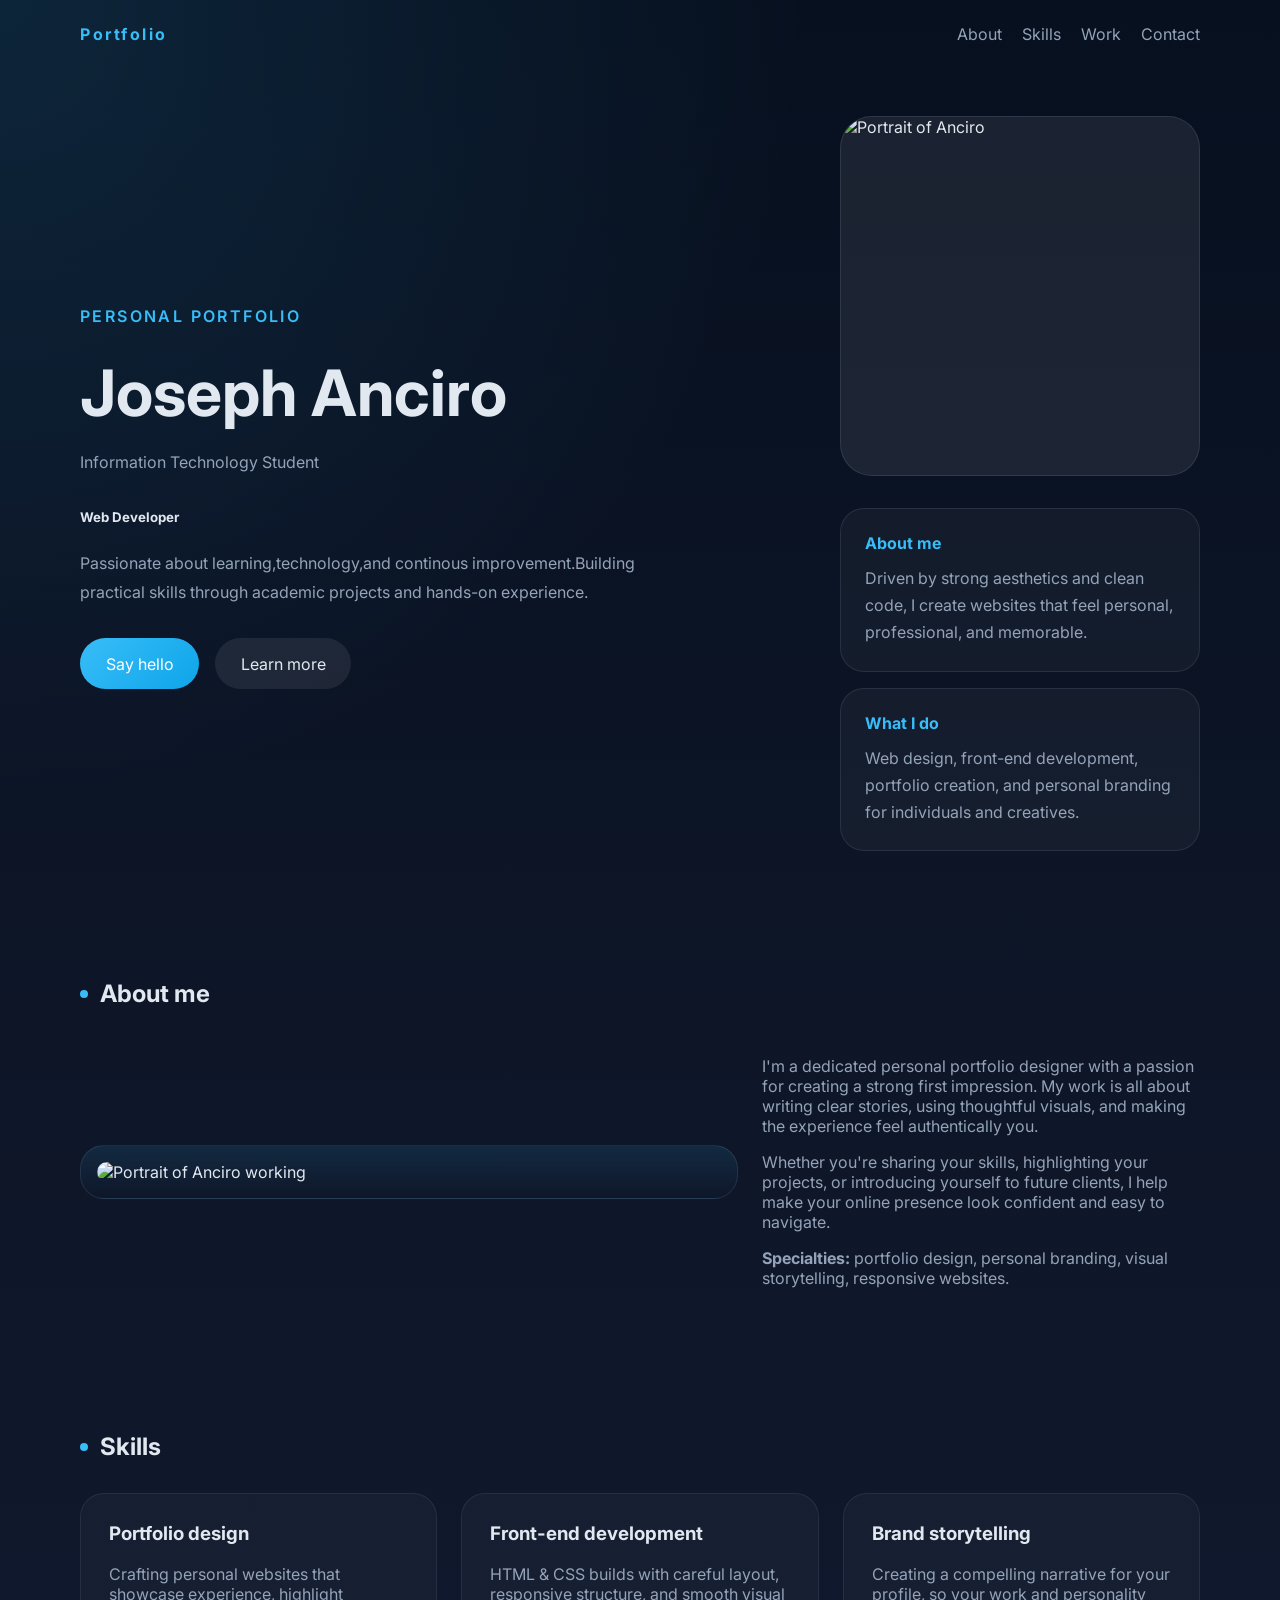
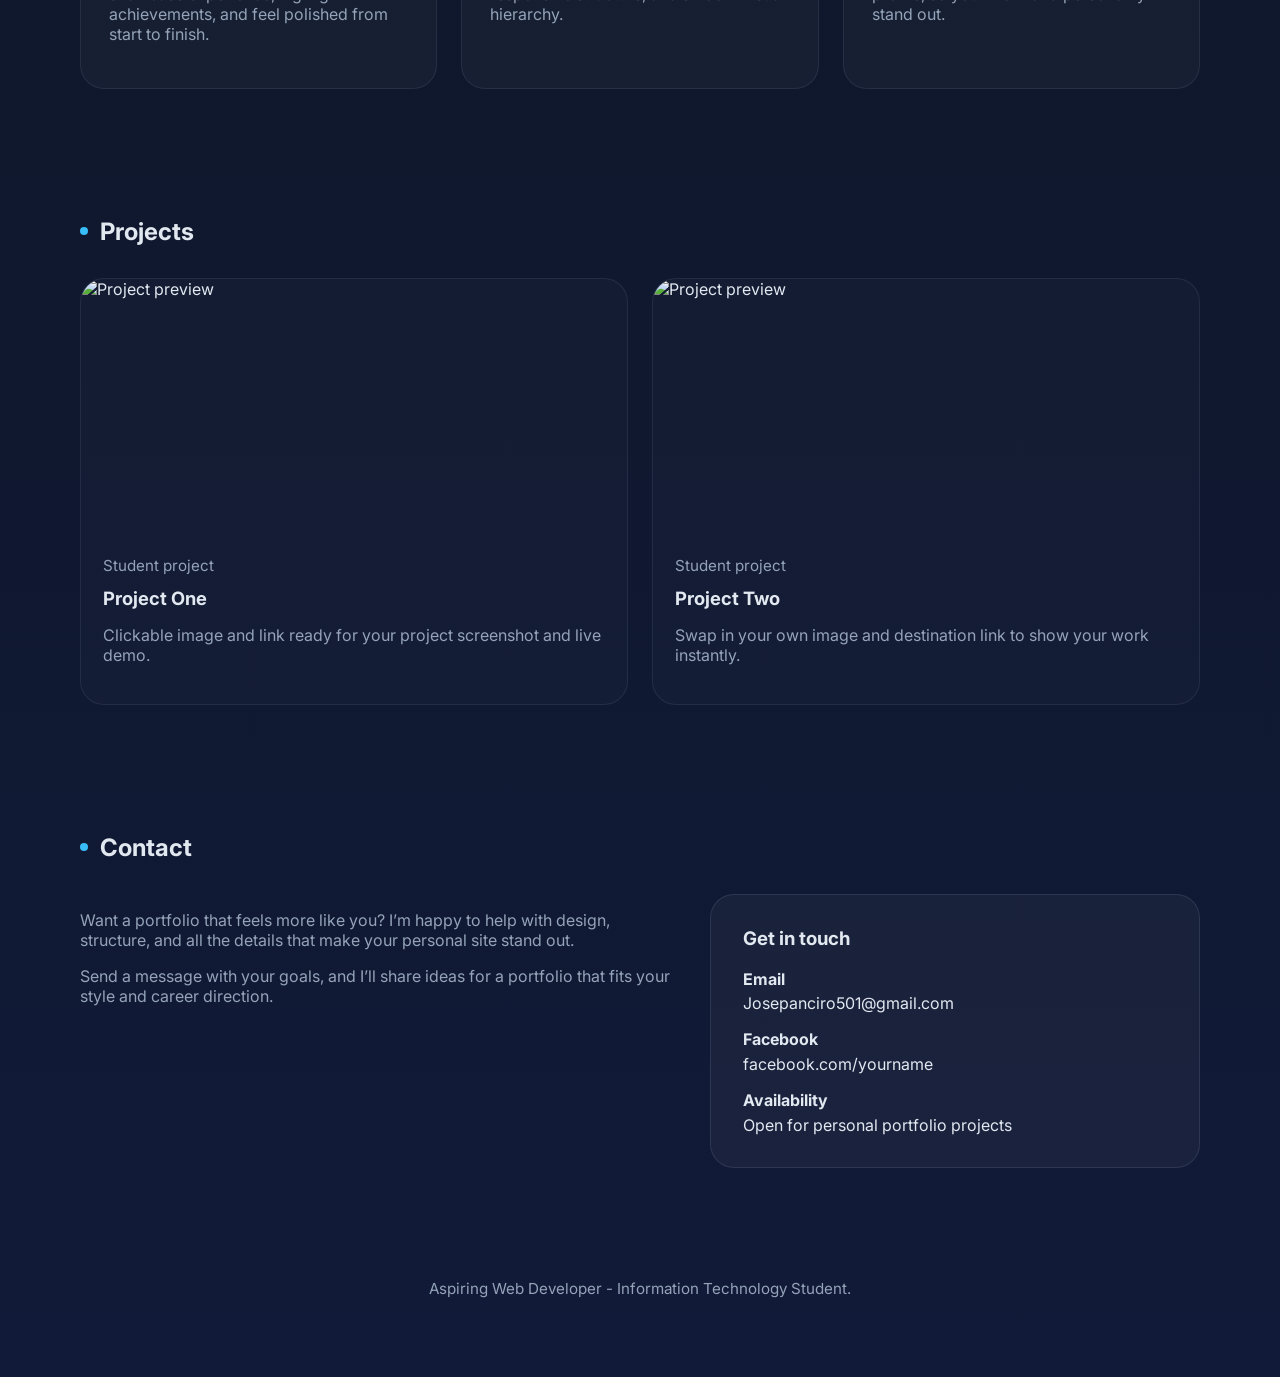
==== PortAnciro/index.html @ 4229150a "Add files via upload" ====
<!DOCTYPE html>
<html lang="en">
<head>
  <meta charset="UTF-8" />
  <meta name="viewport" content="width=device-width, initial-scale=1.0" />
  <title>PortAnciro | Portfolio</title>
  <link rel="preconnect" href="https://fonts.googleapis.com" />
  <link rel="preconnect" href="https://fonts.gstatic.com" crossorigin />
  <link href="https://fonts.googleapis.com/css2?family=Inter:wght@400;500;600;700;800&display=swap" rel="stylesheet" />
  <link rel="stylesheet" href="style.css" />
</head>
<body>
  <main class="container">
    <header class="header">
      <div class="logo">Portfolio</div>
      <nav class="nav" aria-label="Primary navigation">
        <a href="#about">About</a>
        <a href="#skills">Skills</a>
        <a href="#projects">Work</a>
        <a href="#contact">Contact</a>
      </nav>
    </header>

    <section class="hero">
      <div class="hero-copy">
        <p style="color: var(--accent); font-weight: 600; letter-spacing: 0.15em; text-transform: uppercase;">Personal Portfolio</p>
        <h1>Joseph Anciro</h1>
        <p>Information Technology Student</p>
        <h5>Web Developer</h5>
        <p>Passionate about learning,technology,and continous improvement.Building practical skills through academic projects and hands-on experience.</p>
        <div style="display: flex; flex-wrap: wrap; gap: 1rem;">
          <a class="btn-primary" href="#contact">Say hello</a>
          <a class="btn-secondary" href="#about">Learn more</a>
        </div>
      </div>

      <div class="hero-profile">
        <div class="profile-avatar">
          <img src="https://images.unsplash.com/photo-1494790108377-be9c29b29330?auto=format&fit=crop&w=720&q=80" alt="Portrait of Anciro" />
        </div>
        <div class="card" style="margin-top: 1rem;">
          <h3>About me</h3>
          <p>Driven by strong aesthetics and clean code, I create websites that feel personal, professional, and memorable.</p>
        </div>
        <div class="card">
          <h3>What I do</h3>
          <p>Web design, front-end development, portfolio creation, and personal branding for individuals and creatives.</p>
        </div>
      </div>
    </section>

    <section id="about" class="section">
      <div class="section-title">
        <span></span>
        <h2>About me</h2>
      </div>
      <div class="about-grid">
        <div class="about-image">
          <img src="https://images.unsplash.com/photo-1524504388940-b1c1722653e1?auto=format&fit=crop&w=720&q=80" alt="Portrait of Anciro working" />
        </div>
        <div class="about-copy">
          <p>I'm a dedicated personal portfolio designer with a passion for creating a strong first impression. My work is all about writing clear stories, using thoughtful visuals, and making the experience feel authentically you.</p>
          <p>Whether you're sharing your skills, highlighting your projects, or introducing yourself to future clients, I help make your online presence look confident and easy to navigate.</p>
          <p><strong>Specialties:</strong> portfolio design, personal branding, visual storytelling, responsive websites.</p>
        </div>
      </div>
    </section>

    <section id="skills" class="section">
      <div class="section-title">
        <span></span>
        <h2>Skills</h2>
      </div>
      <div class="services-grid">
        <article class="services-card">
          <h3>Portfolio design</h3>
          <p>Crafting personal websites that showcase experience, highlight achievements, and feel polished from start to finish.</p>
        </article>
        <article class="services-card">
          <h3>Front-end development</h3>
          <p>HTML &amp; CSS builds with careful layout, responsive structure, and smooth visual hierarchy.</p>
        </article>
        <article class="services-card">
          <h3>Brand storytelling</h3>
          <p>Creating a compelling narrative for your profile, so your work and personality stand out.</p>
        </article>
      </div>
    </section>

    <section id="projects" class="section">
      <div class="section-title">
        <span></span>
        <h2>Projects</h2>
      </div>
      <div class="projects-grid">
        <article class="project-card">
          <a class="project-link" href="https://example.com" target="_blank" rel="noreferrer">
            <img src="https://images.unsplash.com/photo-1504384308090-c894fdcc538d?auto=format&fit=crop&w=1200&q=80" alt="Project preview" />
          </a>
          <div class="project-card-content">
            <p class="project-card-meta">Student project</p>
            <h3 class="project-card-title">Project One</h3>
            <p>Clickable image and link ready for your project screenshot and live demo.</p>
          </div>
        </article>
        <article class="project-card">
          <a class="project-link" href="https://example.com" target="_blank" rel="noreferrer">
            <img src="https://images.unsplash.com/photo-1519389950473-47ba0277781c?auto=format&fit=crop&w=1200&q=80" alt="Project preview" />
          </a>
          <div class="project-card-content">
            <p class="project-card-meta">Student project</p>
            <h3 class="project-card-title">Project Two</h3>
            <p>Swap in your own image and destination link to show your work instantly.</p>
          </div>
        </article>
      </div>
    </section>

    <section id="contact" class="section">
      <div class="section-title">
        <span></span>
        <h2>Contact</h2>
      </div>
      <div class="contact-grid">
        <div class="contact-copy">
          <p>Want a portfolio that feels more like you? I’m happy to help with design, structure, and all the details that make your personal site stand out.</p>
          <p>Send a message with your goals, and I’ll share ideas for a portfolio that fits your style and career direction.</p>
        </div>
        <div class="contact-panel">
          <h3>Get in touch</h3>
          <ul class="contact-list">
            <li>
              <strong>Email</strong>
              <span><a href="Josepanciro501@gmail.com">Josepanciro501@gmail.com</a></span>
            </li>
            <li>
              <strong>Facebook</strong>
              <span><a href="https://www.facebook.com/yourname" target="_blank" rel="noreferrer">facebook.com/yourname</a></span>
            </li>
            <li>
              <strong>Availability</strong>
              <span>Open for personal portfolio projects</span>
            </li>
          </ul>
        </div>
      </div>
    </section>

    <footer class="footer">
      <p>Aspiring Web Developer - Information Technology Student.</p>
    </footer>
  </main>
</body>
</html>
---- PortAnciro/style.css ----
/* Base styling */
:root {
  --bg: #0f172a;
  --surface: #111a38;
  --surface-soft: #17223f;
  --text: #e2e8f0;
  --muted: #94a3b8;
  --accent: #38bdf8;
  --accent-dark: #0ea5e9;
  --radius: 24px;
}

* {
  box-sizing: border-box;
}

body {
  margin: 0;
  font-family: Inter, system-ui, -apple-system, BlinkMacSystemFont, 'Segoe UI', sans-serif;
  color: var(--text);
  background: radial-gradient(circle at top left, rgba(56, 189, 248, 0.12), transparent 25%),
              linear-gradient(180deg, #07101f 0%, #0f172a 45%, #111a38 100%);
}

img {
  max-width: 100%;
  height: auto;
  display: block;
}

a {
  color: inherit;
  text-decoration: none;
}

button {
  font: inherit;
}

.container {
  width: min(1120px, calc(100% - 2rem));
  margin: 0 auto;
}

.header {
  display: flex;
  justify-content: space-between;
  align-items: center;
  gap: 1rem;
  padding: 1.5rem 0;
}

.logo {
  font-weight: 700;
  letter-spacing: 0.16em;
  color: var(--accent);
}

.nav {
  display: flex;
  gap: 1.25rem;
  flex-wrap: wrap;
}

.nav a {
  color: var(--muted);
  transition: color 0.2s ease;
}

.nav a:hover,
.nav a:focus-visible {
  color: var(--text);
}

.hero {
  display: grid;
  grid-template-columns: 1fr 360px;
  gap: 2rem;
  align-items: center;
  min-height: calc(100vh - 5rem);
  padding: 3rem 0 4rem;
}

.hero-copy {
  max-width: 620px;
}

.hero-profile {
  display: grid;
  gap: 1rem;
  align-items: start;
}

.profile-avatar {
  background: rgba(255,255,255,0.08);
  border: 1px solid rgba(148,163,184,0.16);
  border-radius: 32px;
  overflow: hidden;
  aspect-ratio: 1 / 1;
}

.profile-avatar img {
  width: 100%;
  height: 100%;
  object-fit: cover;
}

.hero h1 {
  font-size: clamp(2.5rem, 5vw, 4rem);
  margin: 0;
  line-height: 0.95;
}

.hero p {
  margin: 1.5rem 0 2rem;
  color: var(--muted);
  line-height: 1.8;
}

.btn-primary,
.btn-secondary {
  display: inline-flex;
  align-items: center;
  justify-content: center;
  gap: 0.75rem;
  border: none;
  border-radius: 999px;
  padding: 0.95rem 1.6rem;
  cursor: pointer;
  transition: transform 0.2s ease, background-color 0.2s ease;
}

.btn-primary {
  background: linear-gradient(135deg, var(--accent), var(--accent-dark));
  color: #fff;
}

.btn-secondary {
  background: rgba(255,255,255,0.08);
  color: var(--text);
}

.btn-primary:hover,
.btn-secondary:hover {
  transform: translateY(-1px);
}

.hero-cards {
  display: grid;
  gap: 1rem;
}

.card {
  background: rgba(255,255,255,0.04);
  border: 1px solid rgba(148, 163, 184, 0.15);
  border-radius: var(--radius);
  padding: 1.5rem;
}

.card h3 {
  margin: 0 0 0.75rem;
  font-size: 1rem;
  color: var(--accent);
}

.card p {
  margin: 0;
  color: var(--muted);
  line-height: 1.7;
}

.section {
  padding: 4rem 0;
}

.section-title {
  display: flex;
  align-items: center;
  gap: 0.75rem;
  margin-bottom: 2rem;
}

.section-title span {
  display: inline-flex;
  width: 0.5rem;
  height: 0.5rem;
  border-radius: 999px;
  background: var(--accent);
}

.section-title h2 {
  margin: 0;
  font-size: 1.5rem;
}

.about-grid,
.projects-grid,
.services-grid,
.testimonials-grid {
  display: grid;
  gap: 1.5rem;
}

.about-grid {
  grid-template-columns: 1.2fr 0.8fr;
  align-items: center;
}

.about-copy p,
.services-card p,
.project-card p,
.testimonial-card p,
.contact-copy p {
  color: var(--muted);
}

.about-image {
  background: linear-gradient(180deg, rgba(56,189,248,0.12), rgba(15,23,42,0.9));
  border: 1px solid rgba(148,163,184,0.15);
  border-radius: var(--radius);
  padding: 1rem;
}

.about-image img {
  border-radius: 18px;
}

.services-grid {
  grid-template-columns: repeat(3, minmax(220px, 1fr));
}

.services-card {
  background: rgba(255,255,255,0.03);
  border: 1px solid rgba(148,163,184,0.12);
  border-radius: var(--radius);
  padding: 1.75rem;
}

.services-card h3 {
  margin-top: 0;
  color: var(--text);
}

.projects-grid {
  grid-template-columns: repeat(2, minmax(0, 1fr));
}

.project-card {
  position: relative;
  overflow: hidden;
  border-radius: var(--radius);
  border: 1px solid rgba(148,163,184,0.12);
  background: rgba(255,255,255,0.02);
}

.project-card img {
  width: 100%;
  height: 240px;
  object-fit: cover;
}

.project-card-content {
  padding: 1.4rem;
}

.project-card-title {
  margin: 0 0 0.5rem;
  font-size: 1.15rem;
}

.project-card-meta {
  color: var(--accent);
  font-size: 0.95rem;
  margin-bottom: 0.75rem;
}

.project-link {
  display: block;
}

.contact-grid {
  display: grid;
  grid-template-columns: 1.1fr 0.9fr;
  gap: 2rem;
}

.contact-panel {
  background: rgba(255,255,255,0.04);
  border: 1px solid rgba(148,163,184,0.16);
  border-radius: var(--radius);
  padding: 2rem;
}

.contact-panel h3 {
  margin-top: 0;
}

.contact-list {
  list-style: none;
  padding: 0;
  margin: 0;
  display: grid;
  gap: 1rem;
}

.contact-list li {
  display: flex;
  flex-direction: column;
  gap: 0.3rem;
}

.contact-list strong {
  color: var(--text);
}

.footer {
  padding: 2rem 0 4rem;
  text-align: center;
  color: var(--muted);
  font-size: 0.95rem;
}

@media (max-width: 960px) {
  .hero,
  .about-grid,
  .contact-grid,
  .projects-grid,
  .services-grid,
  .testimonials-grid {
    grid-template-columns: 1fr;
  }

  .hero {
    min-height: auto;
  }
}

@media (max-width: 680px) {
  .header {
    flex-direction: column;
    align-items: flex-start;
  }

  .nav {
    gap: 0.85rem;
  }

  .hero {
    padding-top: 2rem;
  }

  .card,
  .services-card,
  .testimonial-card,
  .contact-panel,
  .project-card {
    padding: 1.25rem;
  }
}
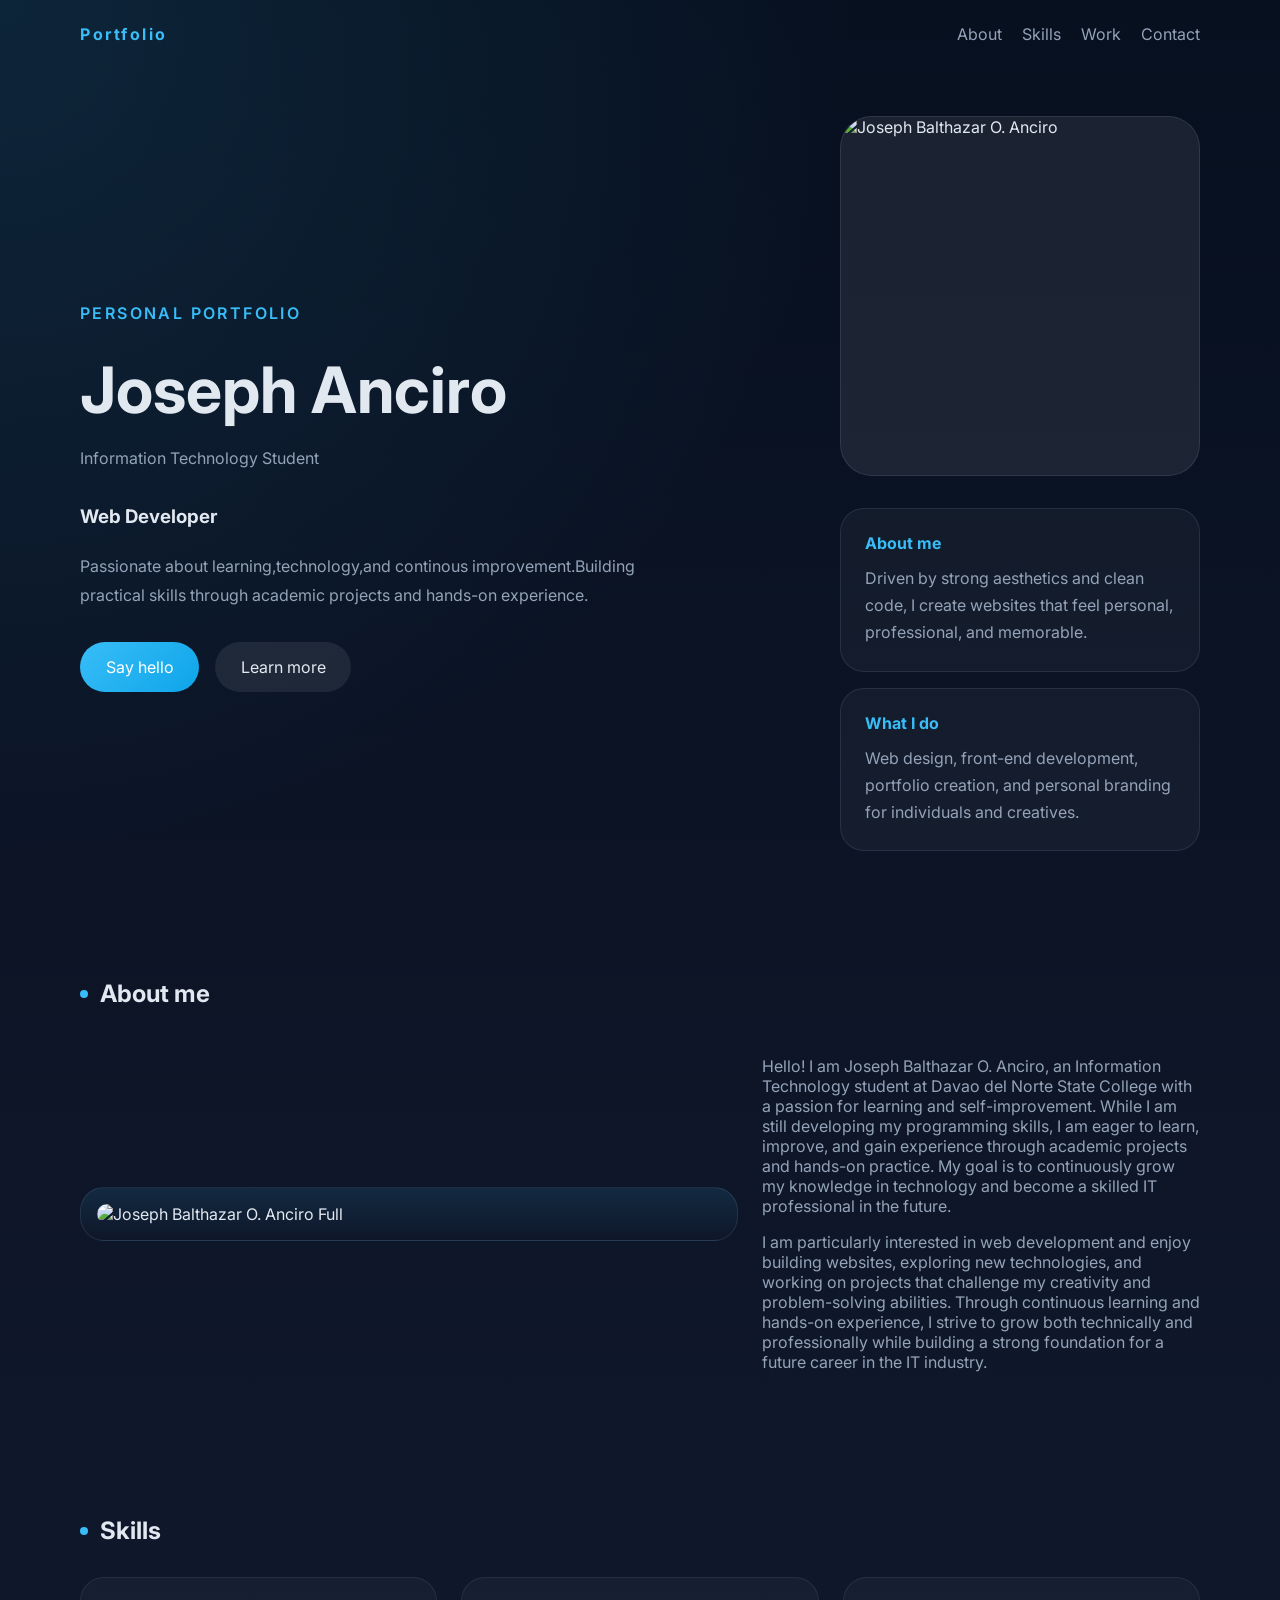
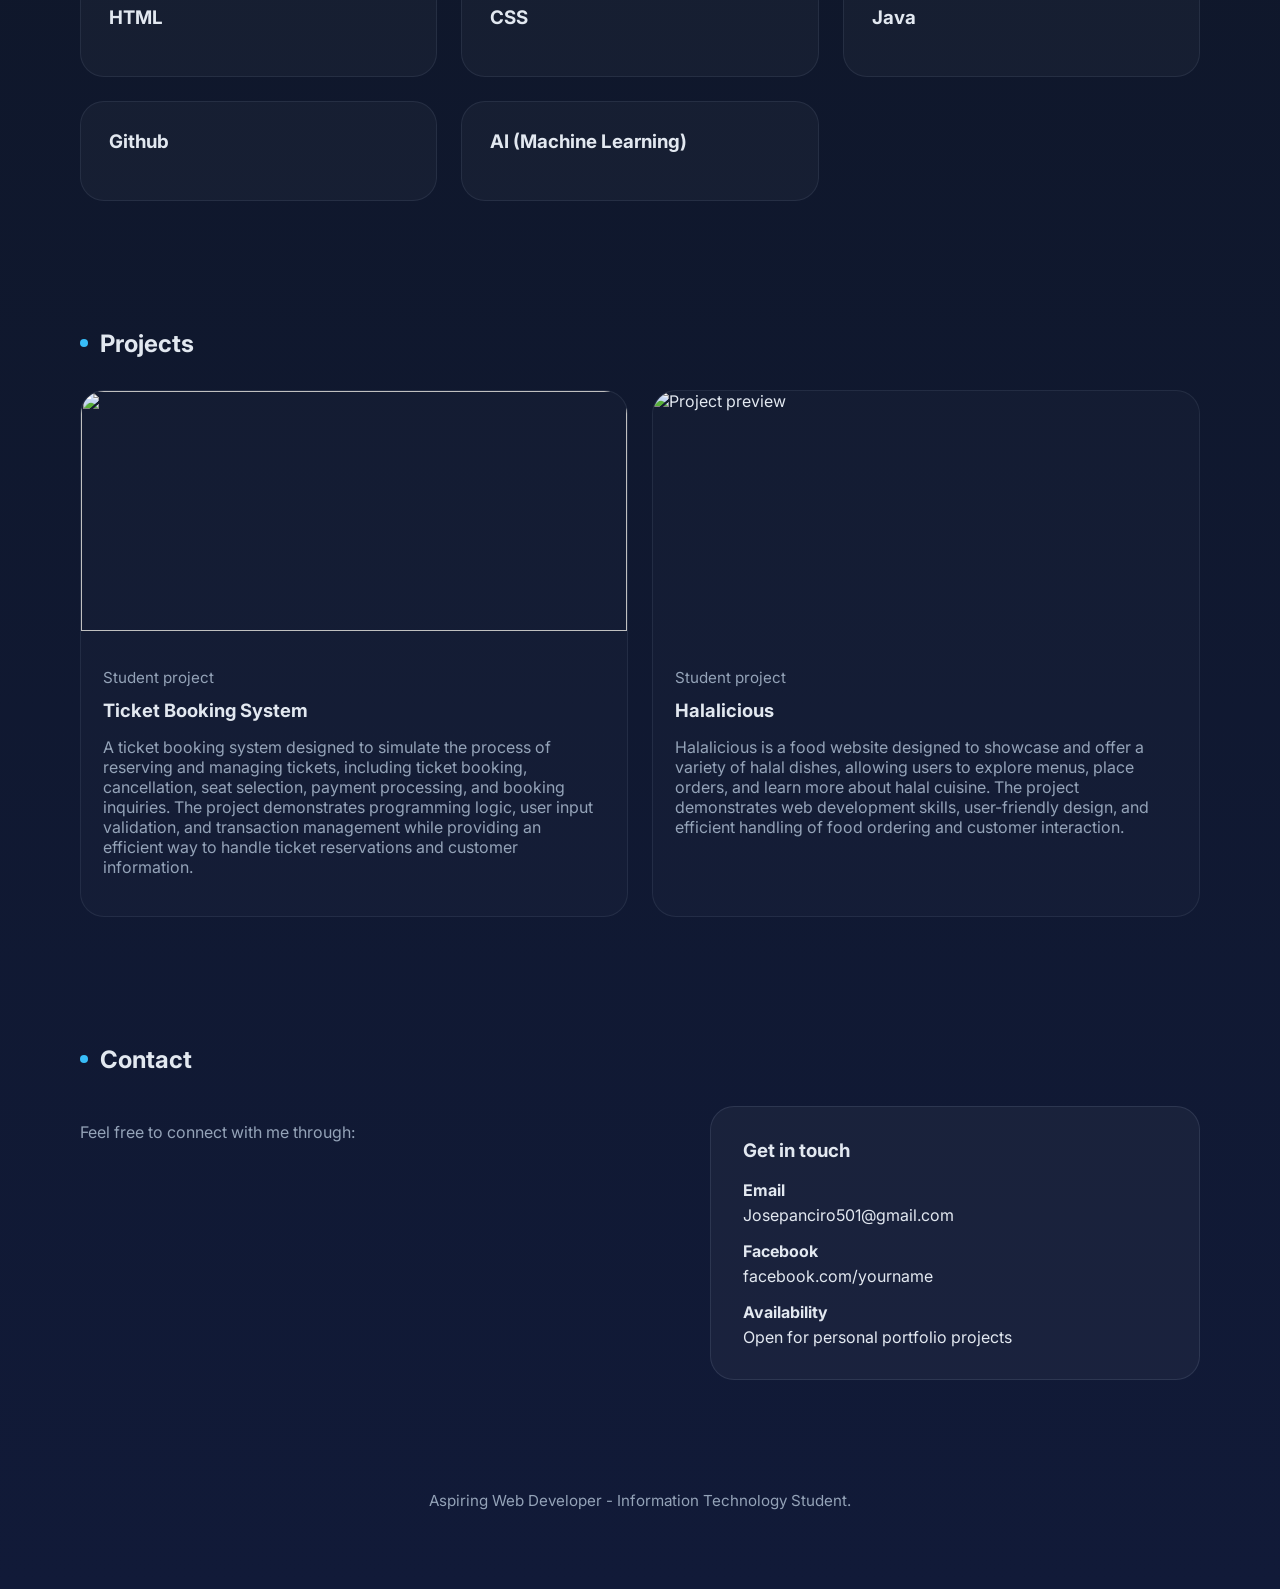
==== commit b47f0021: "Update portfolio details and structure in index.html" ====
--- a/PortAnciro/index.html
+++ b/PortAnciro/index.html
@@ -3,7 +3,7 @@
 <head>
   <meta charset="UTF-8" />
   <meta name="viewport" content="width=device-width, initial-scale=1.0" />
-  <title>PortAnciro | Portfolio</title>
+  <title>Anciro | Portfolio</title>
   <link rel="preconnect" href="https://fonts.googleapis.com" />
   <link rel="preconnect" href="https://fonts.gstatic.com" crossorigin />
   <link href="https://fonts.googleapis.com/css2?family=Inter:wght@400;500;600;700;800&display=swap" rel="stylesheet" />
@@ -12,7 +12,7 @@
 <body>
   <main class="container">
     <header class="header">
-      <div class="logo">Portfolio</div>
+      <div class="logo"><b>Portfolio</b></div>
       <nav class="nav" aria-label="Primary navigation">
         <a href="#about">About</a>
         <a href="#skills">Skills</a>
@@ -26,7 +26,7 @@
         <p style="color: var(--accent); font-weight: 600; letter-spacing: 0.15em; text-transform: uppercase;">Personal Portfolio</p>
         <h1>Joseph Anciro</h1>
         <p>Information Technology Student</p>
-        <h5>Web Developer</h5>
+        <h3>Web Developer</h3>
         <p>Passionate about learning,technology,and continous improvement.Building practical skills through academic projects and hands-on experience.</p>
         <div style="display: flex; flex-wrap: wrap; gap: 1rem;">
           <a class="btn-primary" href="#contact">Say hello</a>
@@ -36,7 +36,7 @@
 
       <div class="hero-profile">
         <div class="profile-avatar">
-          <img src="https://images.unsplash.com/photo-1494790108377-be9c29b29330?auto=format&fit=crop&w=720&q=80" alt="Portrait of Anciro" />
+          <img src="https://raw.githubusercontent.com/josephanciro/Joseph-Anciro-Portfolio/refs/heads/main/JosephAnciroPFP.png" alt="Joseph Balthazar O. Anciro" />
         </div>
         <div class="card" style="margin-top: 1rem;">
           <h3>About me</h3>
@@ -56,12 +56,12 @@
       </div>
       <div class="about-grid">
         <div class="about-image">
-          <img src="https://images.unsplash.com/photo-1524504388940-b1c1722653e1?auto=format&fit=crop&w=720&q=80" alt="Portrait of Anciro working" />
+          <img src="https://raw.githubusercontent.com/josephanciro/Joseph-Anciro-Portfolio/refs/heads/main/JosephAnciroPFPfull.png" alt="Joseph Balthazar O. Anciro Full" />
         </div>
         <div class="about-copy">
-          <p>I'm a dedicated personal portfolio designer with a passion for creating a strong first impression. My work is all about writing clear stories, using thoughtful visuals, and making the experience feel authentically you.</p>
-          <p>Whether you're sharing your skills, highlighting your projects, or introducing yourself to future clients, I help make your online presence look confident and easy to navigate.</p>
-          <p><strong>Specialties:</strong> portfolio design, personal branding, visual storytelling, responsive websites.</p>
+          <p>Hello! I am Joseph Balthazar O. Anciro, an Information Technology student at Davao del Norte State College with a passion for learning and self-improvement. While I am still developing my programming skills, I am eager to learn, improve, and gain experience through academic projects and hands-on practice. My goal is to continuously grow my knowledge in technology and become a skilled IT professional in the future.</p>
+          <p>I am particularly interested in web development and enjoy building websites, exploring new technologies, and working on projects that challenge my creativity and problem-solving abilities. Through continuous learning and hands-on experience, I strive to grow both technically and professionally while building a strong foundation for a future career in the IT industry.</p>
+          
         </div>
       </div>
     </section>
@@ -73,16 +73,19 @@
       </div>
       <div class="services-grid">
         <article class="services-card">
-          <h3>Portfolio design</h3>
-          <p>Crafting personal websites that showcase experience, highlight achievements, and feel polished from start to finish.</p>
+          <h3>HTML</h3>
         </article>
         <article class="services-card">
-          <h3>Front-end development</h3>
-          <p>HTML &amp; CSS builds with careful layout, responsive structure, and smooth visual hierarchy.</p>
+          <h3>CSS</h3>
         </article>
         <article class="services-card">
-          <h3>Brand storytelling</h3>
-          <p>Creating a compelling narrative for your profile, so your work and personality stand out.</p>
+          <h3>Java</h3>
+        </article>
+        <article class="services-card">
+          <h3>Github</h3>
+        </article>
+        <article class="services-card">
+          <h3>AI (Machine Learning)</h3>
         </article>
       </div>
     </section>
@@ -94,23 +97,23 @@
       </div>
       <div class="projects-grid">
         <article class="project-card">
-          <a class="project-link" href="https://example.com" target="_blank" rel="noreferrer">
-            <img src="https://images.unsplash.com/photo-1504384308090-c894fdcc538d?auto=format&fit=crop&w=1200&q=80" alt="Project preview" />
+          <a class="project-link" href="https://github.com/jamesAnagon/concertBookingSystem" target="_blank" rel="noreferrer">
+            <img src="https://raw.githubusercontent.com/josephanciro/Joseph-Anciro-Portfolio/refs/heads/main/BookistPic.png" />
           </a>
           <div class="project-card-content">
             <p class="project-card-meta">Student project</p>
-            <h3 class="project-card-title">Project One</h3>
-            <p>Clickable image and link ready for your project screenshot and live demo.</p>
+            <h3 class="project-card-title">Ticket Booking System</h3>
+            <p>A ticket booking system designed to simulate the process of reserving and managing tickets, including ticket booking, cancellation, seat selection, payment processing, and booking inquiries. The project demonstrates programming logic, user input validation, and transaction management while providing an efficient way to handle ticket reservations and customer information.</p>
           </div>
         </article>
         <article class="project-card">
-          <a class="project-link" href="https://example.com" target="_blank" rel="noreferrer">
-            <img src="https://images.unsplash.com/photo-1519389950473-47ba0277781c?auto=format&fit=crop&w=1200&q=80" alt="Project preview" />
+          <a class="project-link" href="https://halaliscious-proj.vercel.app/index.html" target="_blank" rel="noreferrer">
+            <img src="https://raw.githubusercontent.com/josephanciro/Joseph-Anciro-Portfolio/refs/heads/main/Screenshot%202026-06-11%20110303.png?raw=true" alt="Project preview" />
           </a>
           <div class="project-card-content">
             <p class="project-card-meta">Student project</p>
-            <h3 class="project-card-title">Project Two</h3>
-            <p>Swap in your own image and destination link to show your work instantly.</p>
+            <h3 class="project-card-title">Halalicious</h3>
+            <p>Halalicious is a food website designed to showcase and offer a variety of halal dishes, allowing users to explore menus, place orders, and learn more about halal cuisine. The project demonstrates web development skills, user-friendly design, and efficient handling of food ordering and customer interaction.</p>
           </div>
         </article>
       </div>
@@ -123,8 +126,7 @@
       </div>
       <div class="contact-grid">
         <div class="contact-copy">
-          <p>Want a portfolio that feels more like you? I’m happy to help with design, structure, and all the details that make your personal site stand out.</p>
-          <p>Send a message with your goals, and I’ll share ideas for a portfolio that fits your style and career direction.</p>
+          <p>Feel free to connect with me through: </p>
         </div>
         <div class="contact-panel">
           <h3>Get in touch</h3>
@@ -151,4 +153,4 @@
     </footer>
   </main>
 </body>
-</html>+</html>
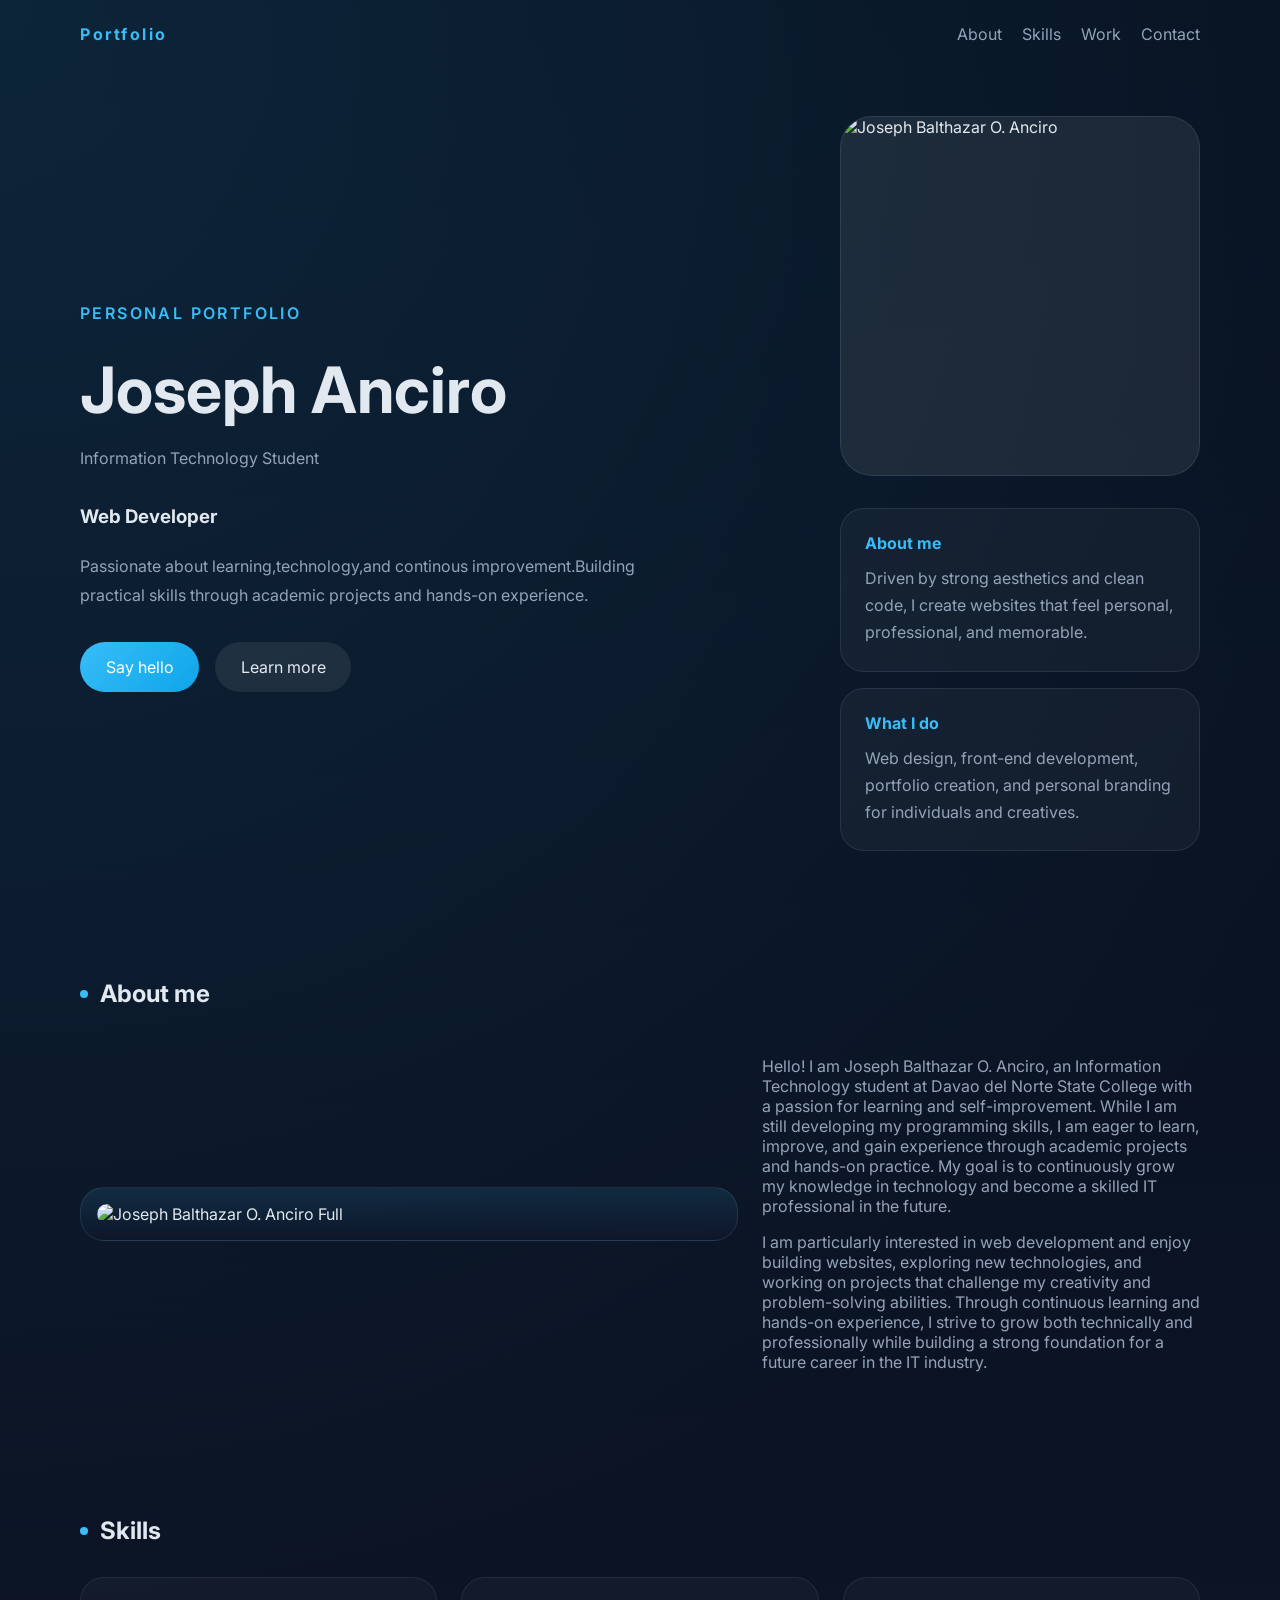
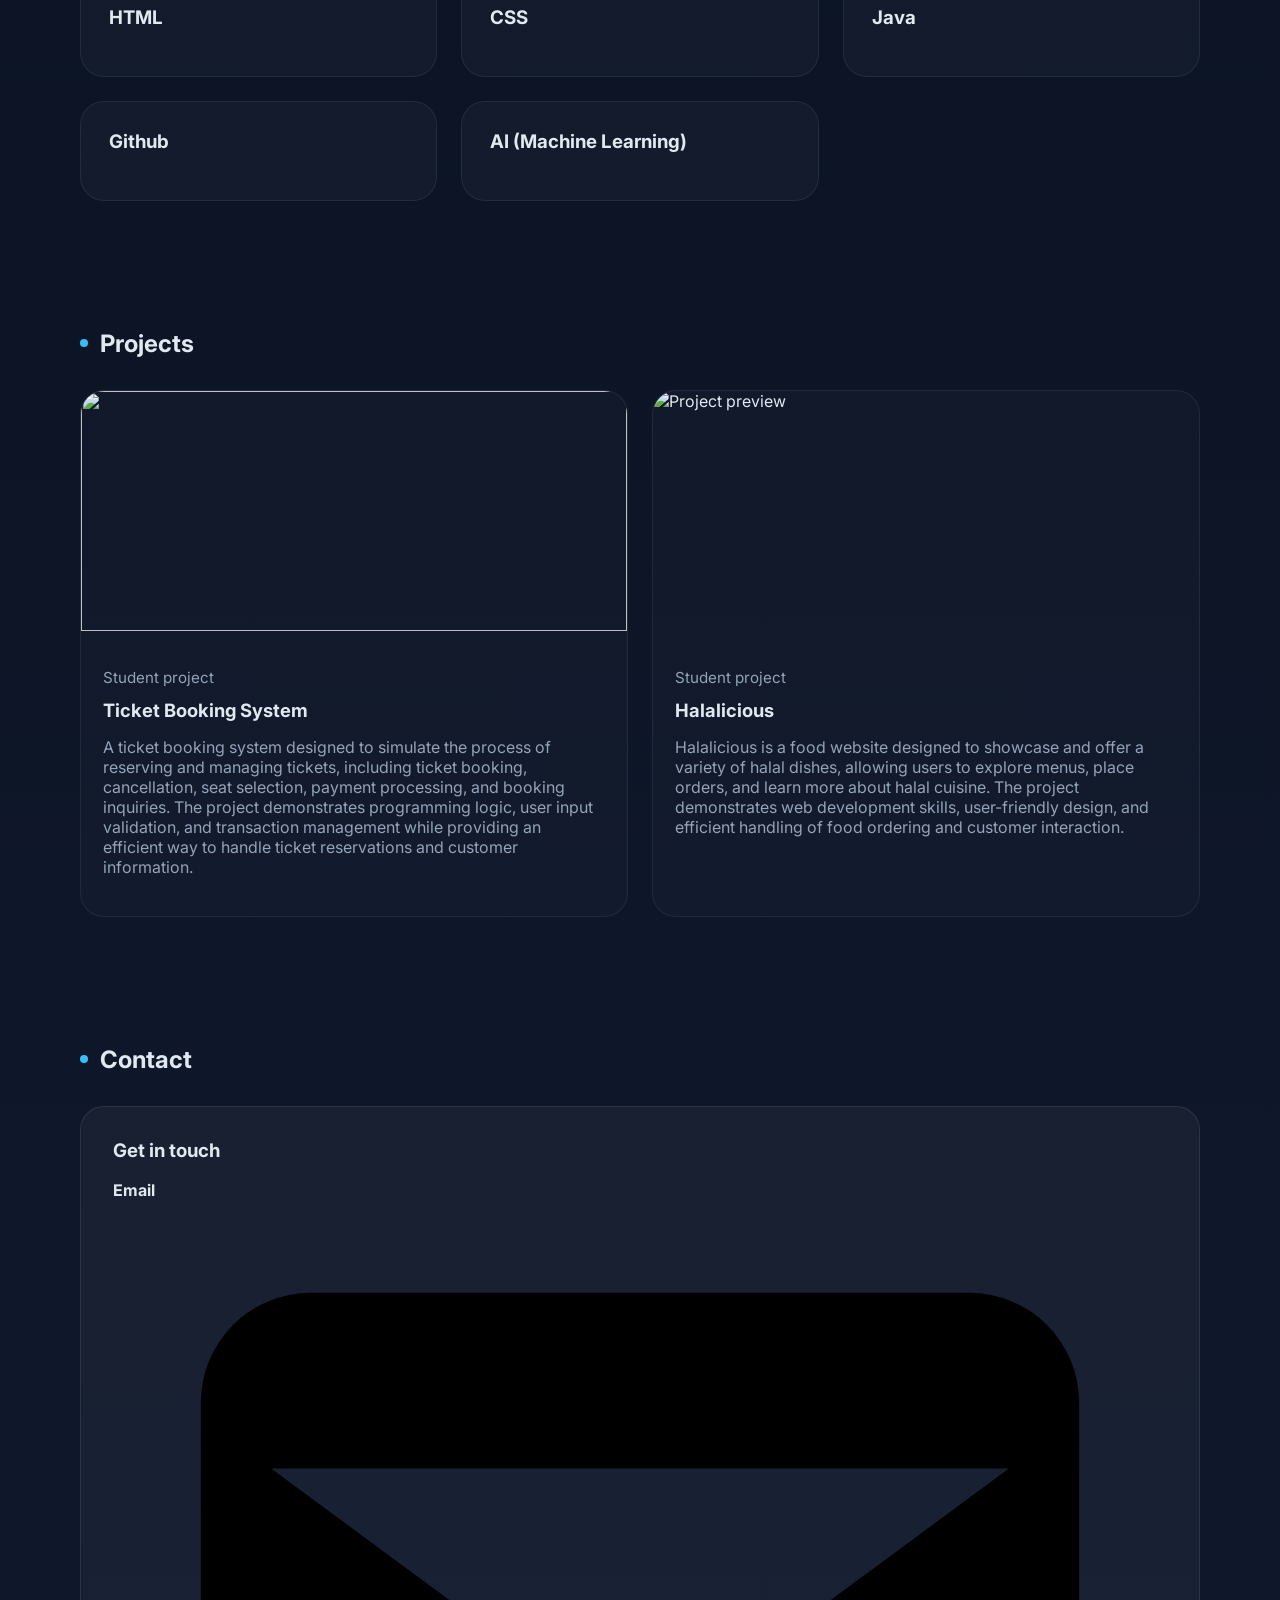
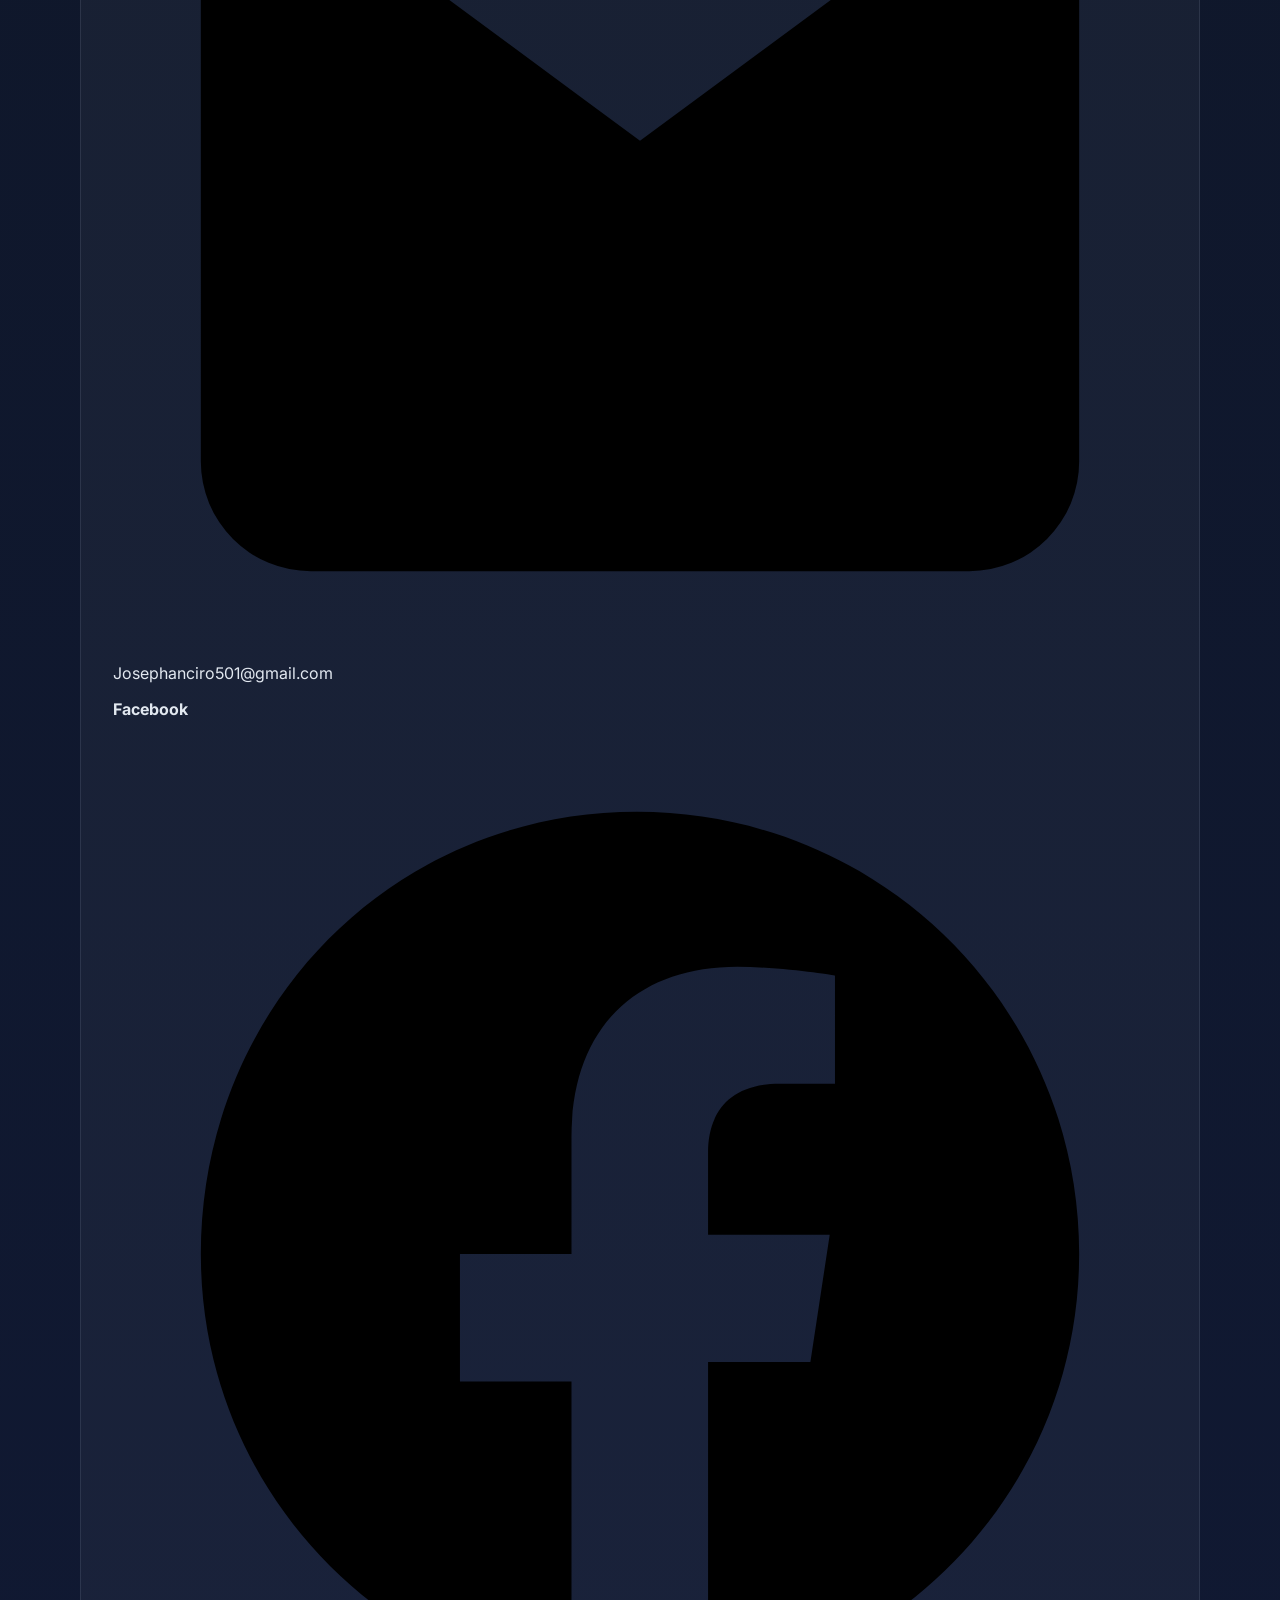
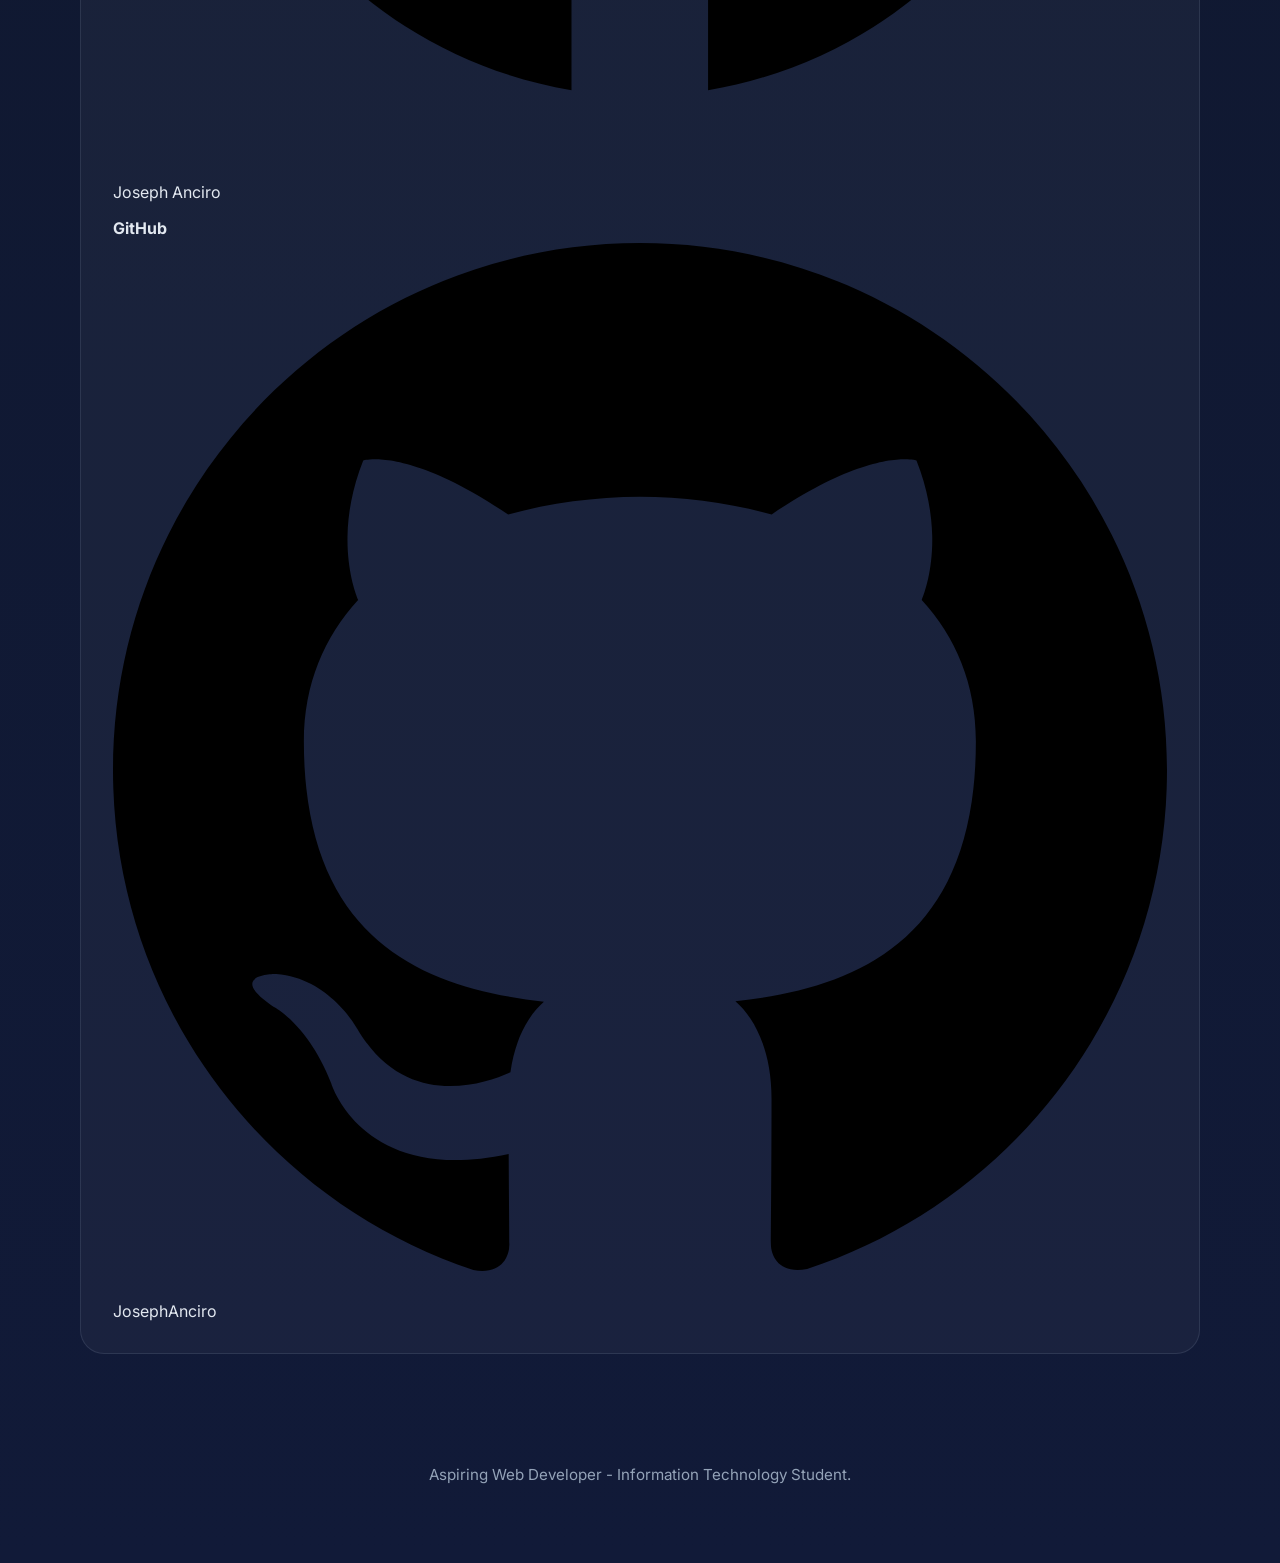
==== commit 2c3622e8: "Update portfolio page structure and content The HTML structure and content of the portfolio page hav" ====
--- a/PortAnciro/index.html
+++ b/PortAnciro/index.html
@@ -124,24 +124,24 @@
         <span></span>
         <h2>Contact</h2>
       </div>
-      <div class="contact-grid">
-        <div class="contact-copy">
-          <p>Feel free to connect with me through: </p>
-        </div>
         <div class="contact-panel">
           <h3>Get in touch</h3>
           <ul class="contact-list">
             <li>
               <strong>Email</strong>
-              <span><a href="Josepanciro501@gmail.com">Josepanciro501@gmail.com</a></span>
+              <span><a href="mailto:hello@portanciro.com"><svg class="icon" viewBox="0 0 24 24" aria-hidden="true" focusable="false"><path d="M2 4.5A2.5 2.5 0 0 1 4.5 2h15A2.5 2.5 0 0 1 22 4.5v15a2.5 2.5 0 0 1-2.5 2.5h-15A2.5 2.5 0 0 1 2 19.5v-15zM20.4 6H3.6l8.4 6.2L20.4 6zM4 18.6V7.4l7.2 5.3c.3.2.7.2 1 0L20 7.4v11.2H4z"/></svg> Josephanciro501@gmail.com</a></span>
             </li>
             <li>
               <strong>Facebook</strong>
-              <span><a href="https://www.facebook.com/yourname" target="_blank" rel="noreferrer">facebook.com/yourname</a></span>
+              <span><a href="https://www.facebook.com/joseph.anciro.1" target="_blank" rel="noreferrer"><svg class="icon" viewBox="0 0 24 24" aria-hidden="true" focusable="false"><path d="M22 12.07C22 6.48 17.52 2 11.93 2S2 6.48 2 12.07C2 17.09 5.66 21.2 10.44 22v-7.03H7.9v-2.9h2.54V9.41c0-2.5 1.49-3.88 3.77-3.88 1.09 0 2.23.2 2.23.2v2.46h-1.26c-1.24 0-1.63.77-1.63 1.56v1.88h2.77l-.44 2.9h-2.33V22C18.34 21.2 22 17.09 22 12.07z"/></svg> Joseph Anciro</a></span>
             </li>
             <li>
-              <strong>Availability</strong>
-              <span>Open for personal portfolio projects</span>
+              <strong>GitHub</strong>
+              <span><a href="https://github.com/josephanciro" target="_blank" rel="noreferrer"><svg class="icon" viewBox="0 0 24 24" aria-hidden="true" focusable="false"><path d="M12 0C5.37 0 0 5.37 0 12c0 5.3 3.438 9.8 8.205 11.385.6.113.82-.263.82-.583 0-.288-.01-1.05-.015-2.06-3.338.726-4.042-1.61-4.042-1.61-.546-1.385-1.333-1.754-1.333-1.754-1.09-.745.083-.73.083-.73 1.205.084 1.84 1.237 1.84 1.237 1.07 1.835 2.807 1.305 3.492.997.107-.775.418-1.305.762-1.605-2.665-.305-5.466-1.335-5.466-5.93 0-1.31.468-2.38 1.235-3.22-.123-.303-.535-1.523.117-3.176 0 0 1.008-.322 3.3 1.23.957-.266 1.98-.399 3-.405 1.02.006 2.043.139 3 .405 2.29-1.552 3.297-1.23 3.297-1.23.653 1.653.242 2.873.12 3.176.77.84 1.233 1.91 1.233 3.22 0 4.61-2.804 5.624-5.476 5.92.43.372.823 1.103.823 2.222 0 1.606-.015 2.898-.015 3.293 0 .322.216.699.825.58C20.565 21.795 24 17.295 24 12c0-6.63-5.373-12-12-12z"/></svg> JosephAnciro</a></span>
+            </li>
+          </ul>
+        </div>
+              
             </li>
           </ul>
         </div>
